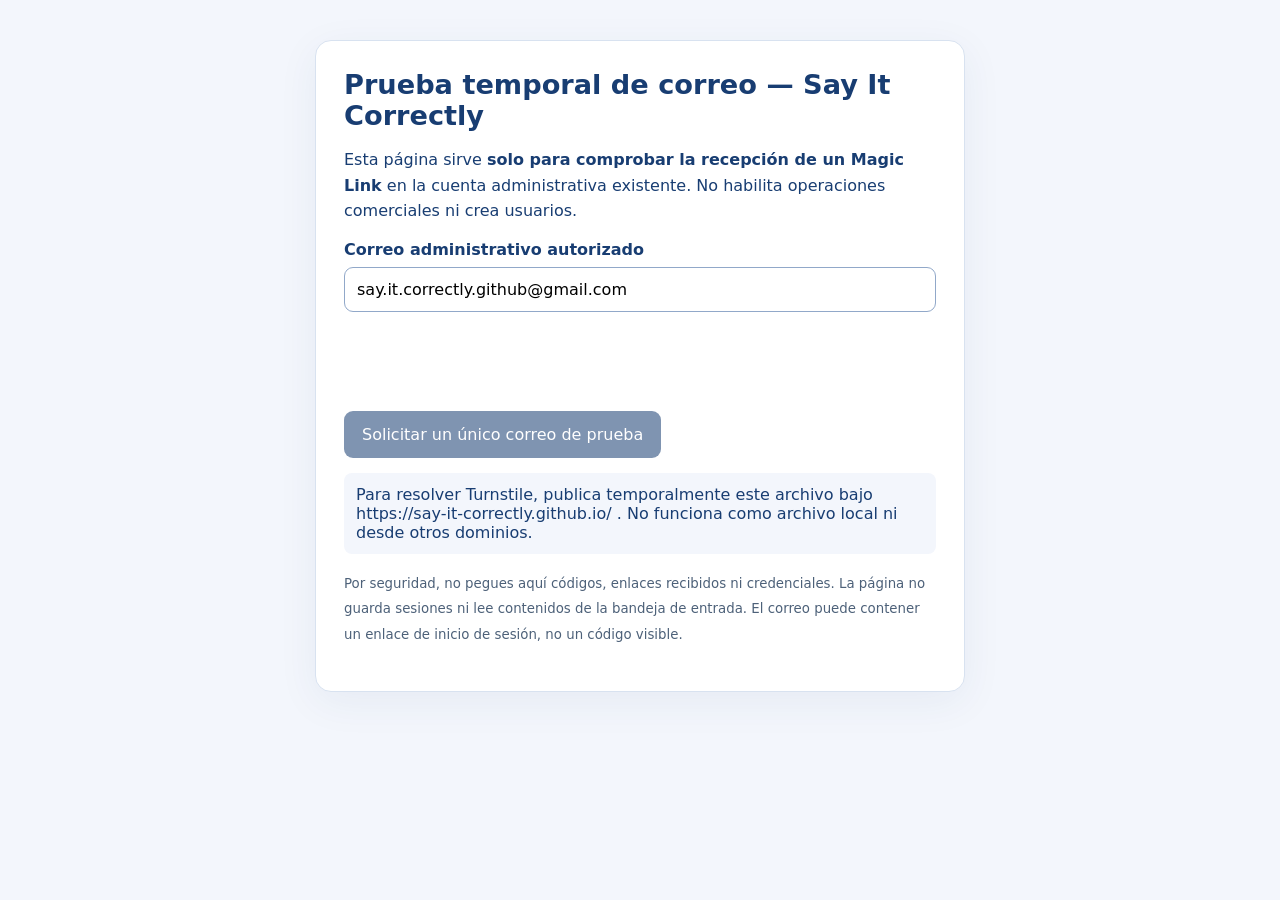
==== sic-prueba-correo-admin.html @ d005eecb "Add files via upload" ====
<!doctype html>
<html lang="es">
<head>
<meta charset="utf-8">
<meta name="viewport" content="width=device-width,initial-scale=1">
<meta name="robots" content="noindex,nofollow,noarchive">
<title>SIC — Prueba temporal de correo administrativo</title>
<style>
:root{font-family:system-ui,-apple-system,Segoe UI,sans-serif;color:#183d72;background:#f3f6fc}*{box-sizing:border-box}body{margin:0;padding:40px 16px}main{max-width:650px;margin:auto;background:#fff;border:1px solid #d8e2f0;border-radius:16px;padding:28px;box-shadow:0 10px 40px #183d7210}h1{font-size:1.7rem;margin:0 0 12px}p{line-height:1.6}label{display:block;font-weight:650;margin:16px 0 8px}input{width:100%;padding:12px;border:1px solid #91a8c9;border-radius:9px;font:inherit}button{display:block;margin-top:18px;background:#183d72;border:0;border-radius:9px;color:#fff;font-weight:650;padding:14px 18px;font:inherit;cursor:pointer}button:disabled{opacity:.55;cursor:not-allowed}#status{margin-top:15px;padding:12px;border-radius:8px;background:#f3f6fc;overflow-wrap:anywhere}small{color:#4d6179}#captcha{margin-top:16px;min-height:65px}
</style>
</head>
<body>
<main>
<h1>Prueba temporal de correo — Say It Correctly</h1>
<p>Esta página sirve <strong>solo para comprobar la recepción de un Magic Link</strong> en la cuenta administrativa existente. No habilita operaciones comerciales ni crea usuarios.</p>
<form id="form">
<label for="email">Correo administrativo autorizado</label>
<input id="email" type="email" value="say.it.correctly.github@gmail.com" readonly autocomplete="off">
<div id="captcha" aria-label="Comprobación de seguridad"></div>
<button id="send" disabled type="submit">Solicitar un único correo de prueba</button>
</form>
<div role="status" aria-live="polite" id="status">Comprobando configuración de seguridad…</div>
<p><small>Por seguridad, no pegues aquí códigos, enlaces recibidos ni credenciales. La página no guarda sesiones ni lee contenidos de la bandeja de entrada. El correo puede contener un enlace de inicio de sesión, no un código visible.</small></p>
</main>
<script>
(()=>{'use strict';
const HOST='say-it-correctly.github.io';
const URL='https://ostmuznlgtanjzolomgv.supabase.co';
const KEY='sb_publishable_wKBaUE1awT8whZHnUZl0oA_XfKgws1C';
const SITEKEY='0x4AAAAAAFtnHNgol4ph1Y5O';
const ADDRESS='say.it.correctly.github@gmail.com';
const status=document.getElementById('status');
const button=document.getElementById('send');
const form=document.getElementById('form');
let sent=false,widget=null,token='';
function report(msg){status.textContent=msg}
if(location.hostname!==HOST){report('Para resolver Turnstile, publica temporalmente este archivo bajo https://say-it-correctly.github.io/ . No funciona como archivo local ni desde otros dominios.');return;}
window.sicCaptchaReady=()=>{
try{widget=turnstile.render('#captcha',{sitekey:SITEKEY,callback:value=>{token=value;button.disabled=sent||!value;report('CAPTCHA válido. Puedes solicitar un único correo de prueba.');},'expired-callback':()=>{token='';button.disabled=true;report('CAPTCHA vencido. Complétalo otra vez.');},'error-callback':()=>{token='';button.disabled=true;report('No se pudo validar CAPTCHA. Comprueba su configuración en Supabase y Cloudflare.');}});report('Completa CAPTCHA para enviar una única solicitud.');}catch(e){report('No se pudo iniciar CAPTCHA. No se envió ningún correo.')}};
form.addEventListener('submit',async e=>{
e.preventDefault();if(sent||!token)return;
sent=true;button.disabled=true;report('Solicitando correo a Supabase Auth…');
const ctl=new AbortController();const timeout=setTimeout(()=>ctl.abort(),15000);
try{
const res=await fetch(URL+'/auth/v1/otp',{method:'POST',headers:{'apikey':KEY,'Content-Type':'application/json'},body:JSON.stringify({email:ADDRESS,create_user:false,gotrue_meta_security:{captcha_token:token}}),signal:ctl.signal,credentials:'omit'});
const data=await res.json().catch(()=>({}));
if(res.ok){report('Supabase aceptó la solicitud (HTTP '+res.status+'). Comprueba tu bandeja, Spam y Promociones. Esto aún no confirma la entrega. No abras ni compartas el enlace para esta prueba de recepción.');}
else{sent=false;report('Solicitud rechazada (HTTP '+res.status+'): '+String(data.msg||data.error_description||data.error||data.code||'Consulta Auth Logs para detalles').slice(0,180)+'. No repetir automáticamente.');}
}catch(e){sent=false;report('No se confirmó el envío: '+(e.name==='AbortError'?'tiempo de espera agotado':'fallo de red/CORS')+'. No reintentar hasta revisar registros.');}
finally{clearTimeout(timeout);token='';try{window.turnstile?.reset(widget)}catch{}button.disabled=true;}
});
})();
</script>
<script src="https://challenges.cloudflare.com/turnstile/v0/api.js?onload=sicCaptchaReady&render=explicit" async defer></script>
</body>
</html>
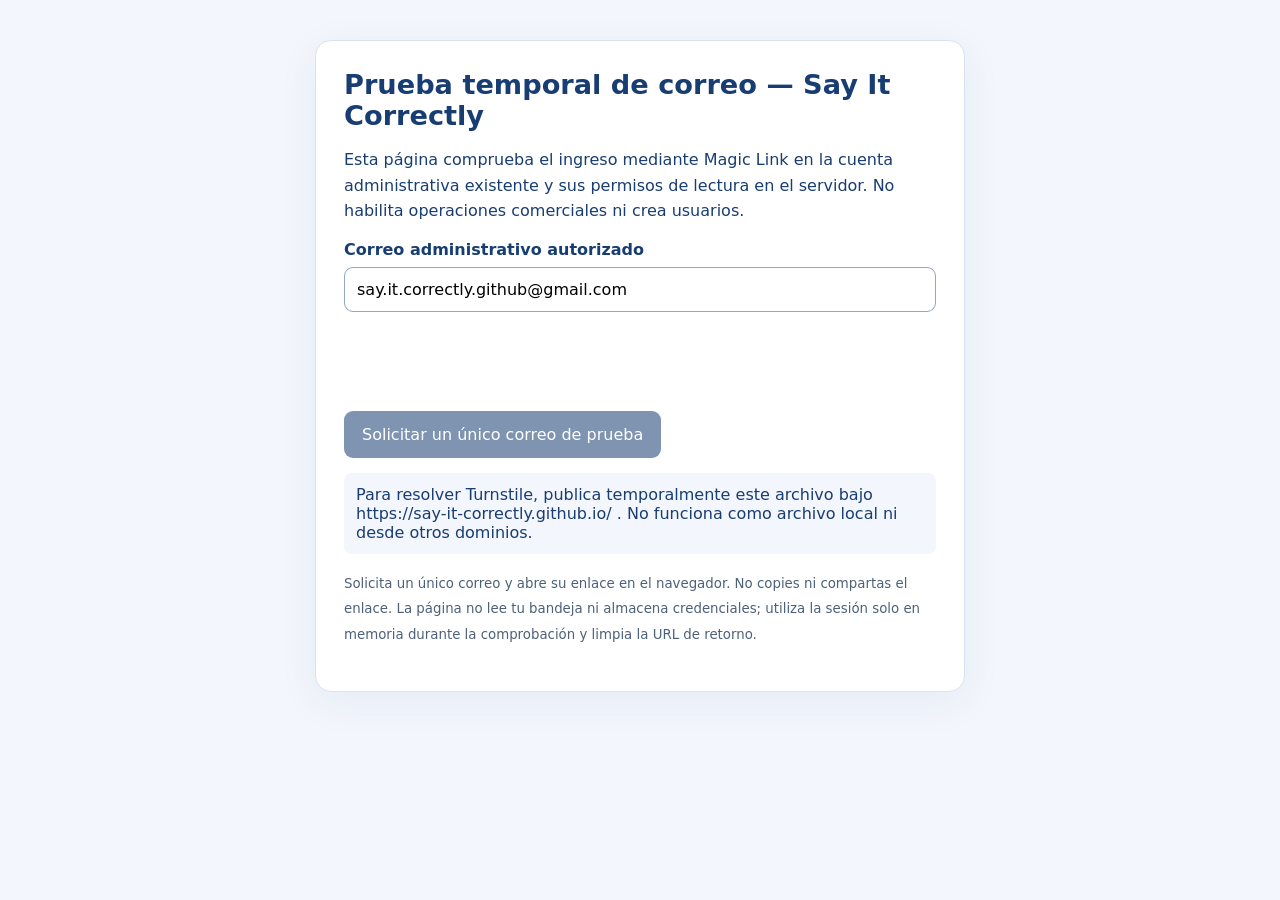
==== commit a1fdbe83: "feat: verify admin Magic Link session on temporary page" ====
--- a/sic-prueba-correo-admin.html
+++ b/sic-prueba-correo-admin.html
@@ -4,6 +4,7 @@
 <meta charset="utf-8">
 <meta name="viewport" content="width=device-width,initial-scale=1">
 <meta name="robots" content="noindex,nofollow,noarchive">
+<meta name="referrer" content="no-referrer">
 <title>SIC — Prueba temporal de correo administrativo</title>
 <style>
 :root{font-family:system-ui,-apple-system,Segoe UI,sans-serif;color:#183d72;background:#f3f6fc}*{box-sizing:border-box}body{margin:0;padding:40px 16px}main{max-width:650px;margin:auto;background:#fff;border:1px solid #d8e2f0;border-radius:16px;padding:28px;box-shadow:0 10px 40px #183d7210}h1{font-size:1.7rem;margin:0 0 12px}p{line-height:1.6}label{display:block;font-weight:650;margin:16px 0 8px}input{width:100%;padding:12px;border:1px solid #91a8c9;border-radius:9px;font:inherit}button{display:block;margin-top:18px;background:#183d72;border:0;border-radius:9px;color:#fff;font-weight:650;padding:14px 18px;font:inherit;cursor:pointer}button:disabled{opacity:.55;cursor:not-allowed}#status{margin-top:15px;padding:12px;border-radius:8px;background:#f3f6fc;overflow-wrap:anywhere}small{color:#4d6179}#captcha{margin-top:16px;min-height:65px}
@@ -12,7 +13,7 @@
 <body>
 <main>
 <h1>Prueba temporal de correo — Say It Correctly</h1>
-<p>Esta página sirve <strong>solo para comprobar la recepción de un Magic Link</strong> en la cuenta administrativa existente. No habilita operaciones comerciales ni crea usuarios.</p>
+<p>Esta página comprueba el ingreso mediante Magic Link en la cuenta administrativa existente y sus permisos de lectura en el servidor. No habilita operaciones comerciales ni crea usuarios.</p>
 <form id="form">
 <label for="email">Correo administrativo autorizado</label>
 <input id="email" type="email" value="say.it.correctly.github@gmail.com" readonly autocomplete="off">
@@ -20,7 +21,7 @@
 <button id="send" disabled type="submit">Solicitar un único correo de prueba</button>
 </form>
 <div role="status" aria-live="polite" id="status">Comprobando configuración de seguridad…</div>
-<p><small>Por seguridad, no pegues aquí códigos, enlaces recibidos ni credenciales. La página no guarda sesiones ni lee contenidos de la bandeja de entrada. El correo puede contener un enlace de inicio de sesión, no un código visible.</small></p>
+<p><small>Solicita un único correo y abre su enlace en el navegador. No copies ni compartas el enlace. La página no lee tu bandeja ni almacena credenciales; utiliza la sesión solo en memoria durante la comprobación y limpia la URL de retorno.</small></p>
 </main>
 <script>
 (()=>{'use strict';
@@ -29,12 +30,30 @@
 const KEY='sb_publishable_wKBaUE1awT8whZHnUZl0oA_XfKgws1C';
 const SITEKEY='0x4AAAAAAFtnHNgol4ph1Y5O';
 const ADDRESS='say.it.correctly.github@gmail.com';
+const ADMIN_ID='ea79aaaa-5bb7-4477-bda7-1676db533693';
+const RETURN_URL='https://say-it-correctly.github.io/Tokens-Admin/sic-prueba-correo-admin.html';
 const status=document.getElementById('status');
 const button=document.getElementById('send');
 const form=document.getElementById('form');
 let sent=false,widget=null,token='';
 function report(msg){status.textContent=msg}
 if(location.hostname!==HOST){report('Para resolver Turnstile, publica temporalmente este archivo bajo https://say-it-correctly.github.io/ . No funciona como archivo local ni desde otros dominios.');return;}
+const callback=(()=>{const fragment=new URLSearchParams(location.hash.slice(1)),query=new URLSearchParams(location.search);const attempt=fragment.has('access_token')||fragment.has('error')||fragment.has('error_code')||query.has('code')||query.has('error');const accessToken=fragment.get('access_token')||'';if(location.hash||location.search)history.replaceState(null,'',location.pathname);return {attempt,accessToken};})();
+async function checkAdministrativeSession(){sent=true;button.disabled=true;form.hidden=true;
+ if(!callback.accessToken){report('El enlace no entregó una sesión compatible. No se solicitó otro correo ni se modificó Auth.');return;}
+ const ctl=new AbortController(),timeout=setTimeout(()=>ctl.abort(),15000);
+ try{report('Verificando identidad y autorización administrativa…');
+  const userResponse=await fetch(URL+'/auth/v1/user',{method:'GET',headers:{apikey:KEY,authorization:'Bearer '+callback.accessToken},credentials:'omit',cache:'no-store',redirect:'error',signal:ctl.signal});
+  if(!userResponse.ok){report('No se pudo verificar la sesión con Supabase Auth. No se ejecutaron operaciones comerciales.');return;}
+  const user=await userResponse.json();if(user.id!==ADMIN_ID||String(user.email||'').toLowerCase()!==ADDRESS||!user.email_confirmed_at||user.is_anonymous){report('La identidad no corresponde al administrador autorizado. No se consultaron datos administrativos.');return;}
+  const permissionResponse=await fetch(URL+'/functions/v1/sic-commerce/admin/capacity',{method:'GET',headers:{authorization:'Bearer '+callback.accessToken},credentials:'omit',cache:'no-store',redirect:'error',signal:ctl.signal});
+  if(!permissionResponse.ok){report('Identidad verificada por Auth; autorización administrativa no confirmada (HTTP '+permissionResponse.status+').');return;}
+  const capacity=await permissionResponse.json();if(!Number.isInteger(capacity.used)||capacity.used<0||capacity.used>50){report('La respuesta administrativa no cumple el contrato esperado. No se ejecutaron operaciones comerciales.');return;}
+  report('Sesión e identidad administrativa verificadas por Supabase Auth; autorización de lectura confirmada por sic-commerce. No se ejecutaron operaciones comerciales.');
+ }catch{report('No se completó la comprobación de sesión y permisos. No se reintentó ni se ejecutaron operaciones comerciales.');}
+ finally{clearTimeout(timeout);callback.accessToken='';}
+}
+if(callback.attempt){checkAdministrativeSession();return;}
 window.sicCaptchaReady=()=>{
 try{widget=turnstile.render('#captcha',{sitekey:SITEKEY,callback:value=>{token=value;button.disabled=sent||!value;report('CAPTCHA válido. Puedes solicitar un único correo de prueba.');},'expired-callback':()=>{token='';button.disabled=true;report('CAPTCHA vencido. Complétalo otra vez.');},'error-callback':()=>{token='';button.disabled=true;report('No se pudo validar CAPTCHA. Comprueba su configuración en Supabase y Cloudflare.');}});report('Completa CAPTCHA para enviar una única solicitud.');}catch(e){report('No se pudo iniciar CAPTCHA. No se envió ningún correo.')}};
 form.addEventListener('submit',async e=>{
@@ -42,15 +61,16 @@
 sent=true;button.disabled=true;report('Solicitando correo a Supabase Auth…');
 const ctl=new AbortController();const timeout=setTimeout(()=>ctl.abort(),15000);
 try{
-const res=await fetch(URL+'/auth/v1/otp',{method:'POST',headers:{'apikey':KEY,'Content-Type':'application/json'},body:JSON.stringify({email:ADDRESS,create_user:false,gotrue_meta_security:{captcha_token:token}}),signal:ctl.signal,credentials:'omit'});
+const res=await fetch(URL+'/auth/v1/otp?redirect_to='+encodeURIComponent(RETURN_URL),{method:'POST',headers:{'apikey':KEY,'Content-Type':'application/json'},body:JSON.stringify({email:ADDRESS,create_user:false,gotrue_meta_security:{captcha_token:token}}),signal:ctl.signal,credentials:'omit'});
 const data=await res.json().catch(()=>({}));
-if(res.ok){report('Supabase aceptó la solicitud (HTTP '+res.status+'). Comprueba tu bandeja, Spam y Promociones. Esto aún no confirma la entrega. No abras ni compartas el enlace para esta prueba de recepción.');}
-else{sent=false;report('Solicitud rechazada (HTTP '+res.status+'): '+String(data.msg||data.error_description||data.error||data.code||'Consulta Auth Logs para detalles').slice(0,180)+'. No repetir automáticamente.');}
-}catch(e){sent=false;report('No se confirmó el envío: '+(e.name==='AbortError'?'tiempo de espera agotado':'fallo de red/CORS')+'. No reintentar hasta revisar registros.');}
+if(res.ok){report('Supabase aceptó la solicitud (HTTP '+res.status+'). Comprueba tu bandeja, Spam y Promociones y abre el enlace sin compartirlo. Esto aún no confirma entrega ni sesión.');}
+else{report('Solicitud rechazada (HTTP '+res.status+'). No se reintentó. Consulta los registros de Auth sin copiar enlaces ni credenciales.');}
+}catch(e){report('No se confirmó el envío: '+(e.name==='AbortError'?'tiempo de espera agotado':'fallo de red/CORS')+'. No reintentar hasta revisar registros.');}
 finally{clearTimeout(timeout);token='';try{window.turnstile?.reset(widget)}catch{}button.disabled=true;}
 });
+const captchaScript=document.createElement('script');captchaScript.src='https://challenges.cloudflare.com/turnstile/v0/api.js?onload=sicCaptchaReady&render=explicit';captchaScript.async=true;captchaScript.defer=true;document.head.append(captchaScript);
 })();
 </script>
-<script src="https://challenges.cloudflare.com/turnstile/v0/api.js?onload=sicCaptchaReady&render=explicit" async defer></script>
 </body>
 </html>
+
